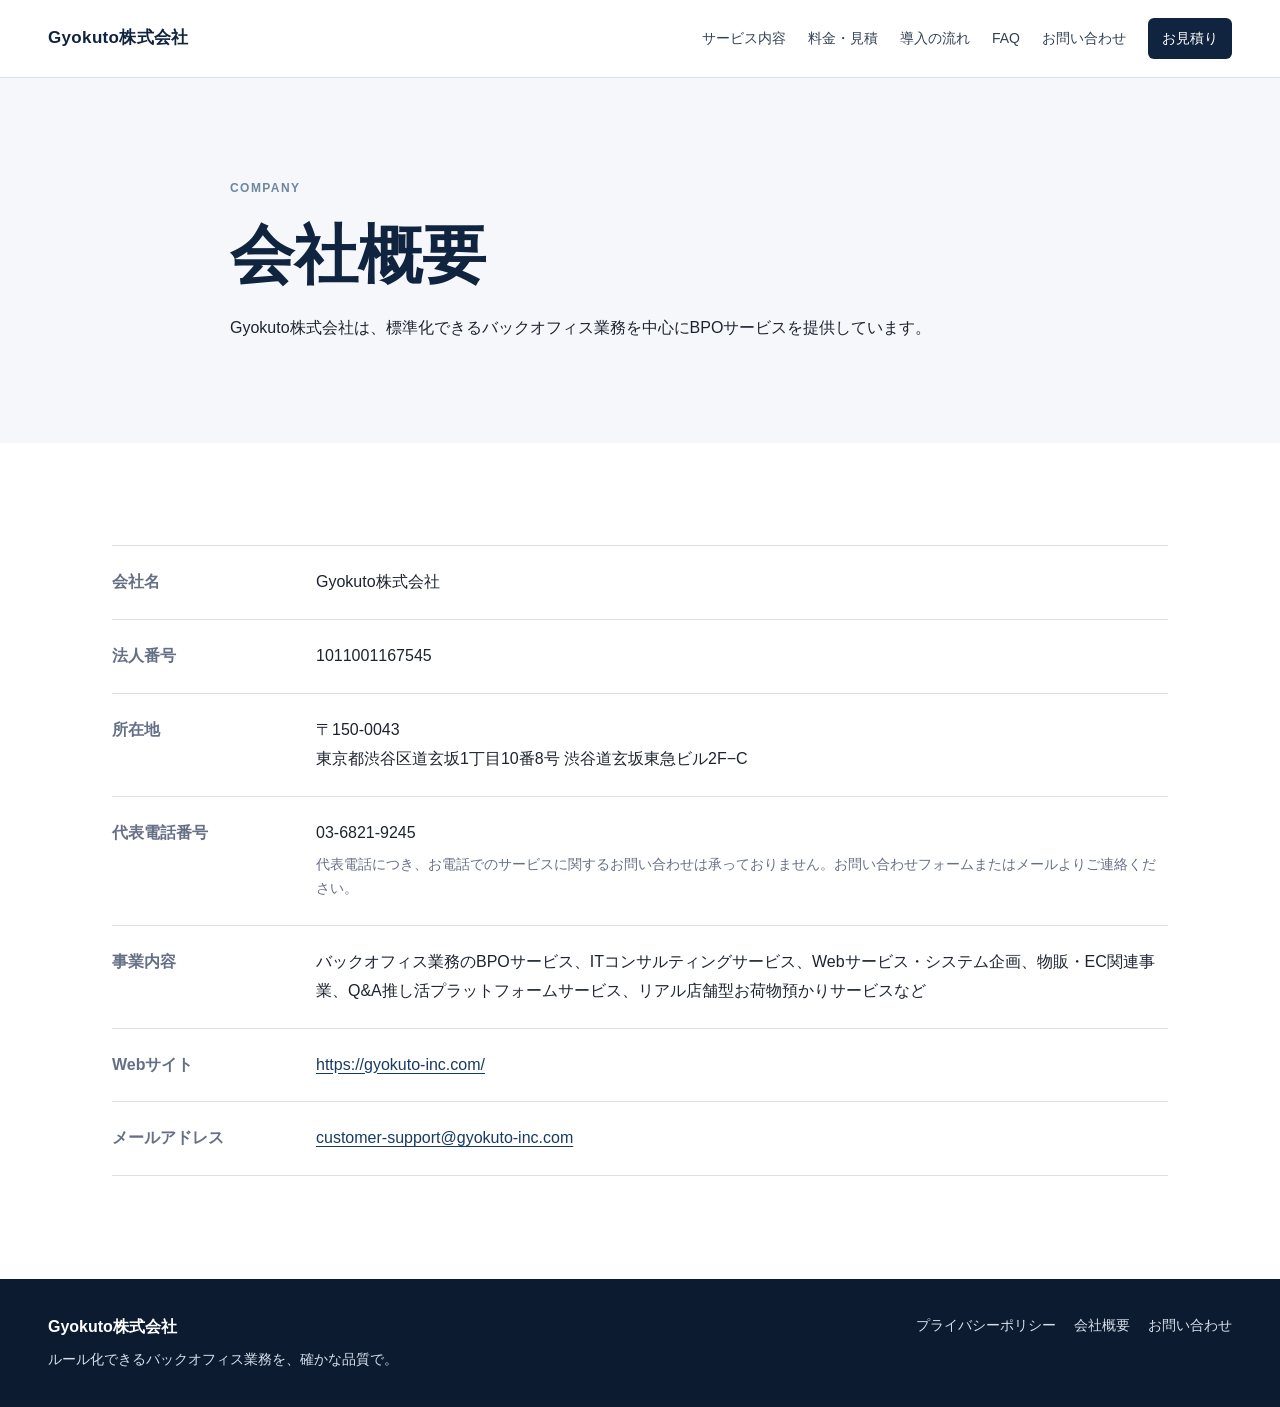
==== company.html @ 4388497c "Add files via upload" ====
<!doctype html>
<html lang="ja">
<head>
  <meta charset="utf-8">
  <meta name="viewport" content="width=device-width, initial-scale=1">
  <title>会社概要 | Gyokuto株式会社</title>
  <meta name="description" content="Gyokuto株式会社の会社概要。バックオフィス業務のBPOサービスを提供しています。">
  <meta property="og:type" content="website">
  <meta property="og:title" content="会社概要 | Gyokuto株式会社">
  <meta property="og:description" content="Gyokuto株式会社の会社概要をご案内します。">
  <meta property="og:url" content="https://bpo.gyokuto-inc.com/company.html">
  <link rel="canonical" href="https://bpo.gyokuto-inc.com/company.html">
  <link rel="stylesheet" href="assets/css/styles.css">
</head>
<body>
  <header class="site-header">
    <a class="brand" href="home.html"><span class="brand-text">Gyokuto株式会社</span></a>
    <button class="nav-toggle" type="button" aria-expanded="false" aria-controls="global-nav">Menu</button>
    <nav class="global-nav" id="global-nav"><a href="services.html">サービス内容</a><a href="pricing.html">料金・見積</a><a href="flow.html">導入の流れ</a><a href="faq.html">FAQ</a><a href="contact.html">お問い合わせ</a><a class="nav-cta" href="estimate.html">お見積り</a></nav>
  </header>
  <main>
    <section class="page-hero">
      <p class="eyebrow">Company</p>
      <h1>会社概要</h1>
      <p>Gyokuto株式会社は、標準化できるバックオフィス業務を中心にBPOサービスを提供しています。</p>
    </section>
    <section class="section">
      <dl class="company-table">
        <div><dt>会社名</dt><dd>Gyokuto株式会社</dd></div>
        <div><dt>法人番号</dt><dd>1011001167545</dd></div>
        <div><dt>所在地</dt><dd>〒150-0043<br>東京都渋谷区道玄坂1丁目10番8号 渋谷道玄坂東急ビル2F−C</dd></div>
        <div><dt>代表電話番号</dt><dd>03-6821-9245<br><span class="table-note">代表電話につき、お電話でのサービスに関するお問い合わせは承っておりません。お問い合わせフォームまたはメールよりご連絡ください。</span></dd></div>
        <div><dt>事業内容</dt><dd>バックオフィス業務のBPOサービス、ITコンサルティングサービス、Webサービス・システム企画、物販・EC関連事業、Q&amp;A推し活プラットフォームサービス、リアル店舗型お荷物預かりサービスなど</dd></div>
        <div><dt>Webサイト</dt><dd><a href="https://gyokuto-inc.com/" target="_blank" rel="noopener">https://gyokuto-inc.com/</a></dd></div>
        <div><dt>メールアドレス</dt><dd><a href="mailto:customer-support@gyokuto-inc.com">customer-support@gyokuto-inc.com</a></dd></div>
      </dl>
    </section>
  </main>
  <footer class="site-footer"><div><strong>Gyokuto株式会社</strong><p>ルール化できるバックオフィス業務を、確かな品質で。</p></div><nav><a href="privacy.html">プライバシーポリシー</a><a href="company.html">会社概要</a><a href="contact.html">お問い合わせ</a></nav></footer>
  <script src="assets/js/main.js"></script>
</body>
</html>
---- assets/css/styles.css ----
:root {
  --navy: #10233f;
  --navy-2: #183a63;
  --ink: #1d2430;
  --muted: #667085;
  --line: #d9e0e8;
  --soft: #f5f7fa;
  --white: #ffffff;
  --accent: #6d879f;
  --max: 1120px;
}

* {
  box-sizing: border-box;
}

body {
  margin: 0;
  color: var(--ink);
  background: var(--white);
  font-family: -apple-system, BlinkMacSystemFont, "Segoe UI", "Noto Sans JP", sans-serif;
  line-height: 1.8;
}

img {
  display: block;
  max-width: 100%;
}

a {
  color: inherit;
  text-decoration: none;
}

.site-header {
  position: sticky;
  top: 0;
  z-index: 10;
  display: flex;
  align-items: center;
  justify-content: space-between;
  gap: 24px;
  padding: 18px clamp(20px, 4vw, 48px);
  background: rgba(255, 255, 255, 0.94);
  border-bottom: 1px solid var(--line);
  backdrop-filter: blur(14px);
}

.brand {
  display: inline-flex;
  align-items: center;
  gap: 12px;
  font-weight: 700;
  color: var(--navy);
  white-space: nowrap;
}

.brand-text {
  display: inline-block;
  padding: 2px 0;
  color: var(--navy);
  font-size: 17px;
  letter-spacing: 0.02em;
}

.global-nav {
  display: flex;
  align-items: center;
  gap: 22px;
  color: #334155;
  font-size: 14px;
}

.global-nav a {
  padding: 7px 0;
}

.global-nav a:hover,
.global-nav a[aria-current="page"] {
  color: var(--navy);
}

.nav-cta {
  padding: 8px 14px !important;
  color: var(--white) !important;
  background: var(--navy);
  border-radius: 6px;
}

.nav-toggle {
  display: none;
  padding: 8px 11px;
  color: var(--navy);
  background: var(--white);
  border: 1px solid var(--line);
  border-radius: 6px;
  font: inherit;
}

.hero {
  display: grid;
  grid-template-columns: minmax(0, 0.92fr) minmax(360px, 1.08fr);
  align-items: stretch;
  max-width: 1280px;
  min-height: 680px;
  margin: 0 auto;
  padding: clamp(40px, 6vw, 72px) clamp(20px, 5vw, 64px);
  gap: clamp(28px, 4vw, 56px);
}

.hero-copy {
  display: flex;
  flex-direction: column;
  justify-content: center;
}

.eyebrow {
  margin: 0 0 12px;
  color: var(--accent);
  font-size: 12px;
  font-weight: 700;
  letter-spacing: 0.12em;
  text-transform: uppercase;
}

h1,
h2,
h3,
p {
  overflow-wrap: anywhere;
}

h1,
h2,
h3 {
  margin: 0;
  color: var(--navy);
  line-height: 1.35;
  letter-spacing: 0;
}

h1 {
  font-size: clamp(38px, 5vw, 64px);
  font-weight: 760;
}

h2 {
  font-size: clamp(26px, 3vw, 38px);
  font-weight: 720;
}

h3 {
  font-size: 18px;
}

p {
  margin: 16px 0 0;
}

.lead {
  max-width: 650px;
  color: #445064;
  font-size: clamp(17px, 1.7vw, 20px);
}

.hero-actions {
  display: flex;
  flex-wrap: wrap;
  gap: 12px;
  margin-top: 34px;
}

.button {
  display: inline-flex;
  align-items: center;
  justify-content: center;
  min-height: 46px;
  padding: 11px 20px;
  border: 1px solid transparent;
  border-radius: 6px;
  font-weight: 700;
  line-height: 1.3;
}

.button.primary {
  color: var(--white);
  background: var(--navy);
}

.button.secondary {
  color: var(--navy);
  background: var(--white);
  border-color: var(--line);
}

.button.light {
  color: var(--navy);
  background: var(--white);
}

.hero-media {
  min-height: 440px;
  overflow: hidden;
  border-radius: 8px;
  background: var(--soft);
  box-shadow: 0 24px 70px rgba(16, 35, 63, 0.13);
}

.hero-media img {
  width: 100%;
  height: 100%;
  object-fit: cover;
}

.section {
  max-width: var(--max);
  margin: 0 auto;
  padding: clamp(64px, 8vw, 104px) clamp(20px, 4vw, 32px);
}

.intro-section {
  border-top: 1px solid var(--line);
}

.section-heading {
  max-width: 760px;
  margin-bottom: 34px;
}

.wide-text {
  max-width: 860px;
  color: #48566b;
  font-size: 18px;
}

.split-section {
  display: grid;
  grid-template-columns: minmax(0, 0.85fr) minmax(0, 1.15fr);
  gap: clamp(30px, 5vw, 72px);
  align-items: start;
}

.service-grid,
.item-grid,
.reason-list {
  display: grid;
  gap: 16px;
}

.service-grid {
  grid-template-columns: repeat(2, minmax(0, 1fr));
}

.service-card,
.item-grid > div,
.reason-list article,
.timeline article,
.contact-side {
  padding: 24px;
  background: var(--white);
  border: 1px solid var(--line);
  border-radius: 8px;
}

.service-card p,
.item-grid p,
.reason-list p,
.timeline p {
  color: #526074;
}

.reason-section,
.page-hero {
  background: var(--soft);
}

.reason-section {
  max-width: none;
}

.reason-section > * {
  max-width: var(--max);
  margin-left: auto;
  margin-right: auto;
}

.reason-list {
  grid-template-columns: repeat(4, minmax(0, 1fr));
}

.reason-list span,
.timeline span {
  display: inline-block;
  margin-bottom: 14px;
  color: var(--accent);
  font-weight: 800;
  font-size: 13px;
}

.cta-band {
  display: flex;
  align-items: center;
  justify-content: space-between;
  gap: 28px;
  max-width: none;
  padding-left: max(20px, calc((100vw - var(--max)) / 2 + 32px));
  padding-right: max(20px, calc((100vw - var(--max)) / 2 + 32px));
  color: var(--white);
  background: var(--navy);
}

.cta-band h2,
.cta-band p,
.cta-band .eyebrow {
  color: var(--white);
}

.page-hero {
  padding: clamp(64px, 8vw, 100px) clamp(20px, 4vw, 32px);
}

.page-hero > * {
  max-width: var(--max);
  margin-left: auto;
  margin-right: auto;
}

.page-hero h1,
.page-hero p {
  max-width: 820px;
}

.item-grid {
  grid-template-columns: repeat(3, minmax(0, 1fr));
}

.check-list {
  display: grid;
  gap: 12px;
  margin: 0;
  padding: 0;
  list-style: none;
}

.check-list li {
  padding: 15px 18px;
  border-left: 3px solid var(--navy-2);
  background: var(--soft);
}

.check-list.compact li {
  padding: 12px 14px;
  font-size: 14px;
}

.check-list.muted li {
  border-left-color: #98a2b3;
}

.timeline {
  display: grid;
  gap: 18px;
}

.timeline article {
  display: grid;
  grid-template-columns: 58px minmax(0, 0.8fr) minmax(0, 1.2fr);
  gap: 22px;
  align-items: start;
}

.timeline h2 {
  font-size: 21px;
}

.faq-list {
  display: grid;
  gap: 14px;
}

details {
  padding: 20px 22px;
  border: 1px solid var(--line);
  border-radius: 8px;
  background: var(--white);
}

summary {
  cursor: pointer;
  color: var(--navy);
  font-weight: 700;
}

.company-table {
  margin: 0;
  border-top: 1px solid var(--line);
}

.company-table div {
  display: grid;
  grid-template-columns: 180px minmax(0, 1fr);
  gap: 24px;
  padding: 22px 0;
  border-bottom: 1px solid var(--line);
}

.company-table dt {
  color: var(--muted);
  font-weight: 700;
}

.company-table dd {
  margin: 0;
}

.table-note {
  display: inline-block;
  margin-top: 6px;
  color: var(--muted);
  font-size: 14px;
  line-height: 1.7;
}

.company-table a,
.policy a,
.mail-link {
  color: var(--navy-2);
  text-decoration: underline;
  text-underline-offset: 3px;
}

.contact-layout {
  display: grid;
  grid-template-columns: minmax(0, 1.2fr) minmax(280px, 0.8fr);
  gap: clamp(28px, 5vw, 64px);
  align-items: start;
}

.contact-form {
  display: grid;
  gap: 18px;
}

.contact-form label {
  display: grid;
  gap: 8px;
  color: var(--navy);
  font-weight: 700;
}

input,
textarea {
  width: 100%;
  padding: 13px 14px;
  color: var(--ink);
  border: 1px solid var(--line);
  border-radius: 6px;
  font: inherit;
}

input:focus,
textarea:focus {
  border-color: var(--navy-2);
  outline: 3px solid rgba(24, 58, 99, 0.12);
}

.form-note {
  margin-top: 0;
  color: var(--muted);
  font-size: 14px;
}

.contact-small {
  color: var(--muted);
  font-size: 14px;
}

.policy {
  max-width: 860px;
}

.policy h2 {
  margin-top: 34px;
  font-size: 24px;
}

.policy h2:first-child {
  margin-top: 0;
}

.site-footer {
  display: flex;
  justify-content: space-between;
  gap: 24px;
  padding: 34px clamp(20px, 4vw, 48px);
  color: #d8e0eb;
  background: #0c1b30;
}

.site-footer strong {
  color: var(--white);
}

.site-footer p {
  margin-top: 6px;
  font-size: 14px;
}

.site-footer nav {
  display: flex;
  flex-wrap: wrap;
  gap: 18px;
  align-items: flex-start;
  font-size: 14px;
}

@media (max-width: 900px) {
  .nav-toggle {
    display: inline-flex;
  }

  .global-nav {
    position: absolute;
    top: 70px;
    right: 20px;
    left: 20px;
    display: none;
    flex-direction: column;
    align-items: stretch;
    padding: 18px;
    background: var(--white);
    border: 1px solid var(--line);
    border-radius: 8px;
    box-shadow: 0 18px 40px rgba(16, 35, 63, 0.14);
  }

  .global-nav.is-open {
    display: flex;
  }

  .hero,
  .split-section,
  .contact-layout {
    grid-template-columns: 1fr;
  }

  .hero {
    min-height: 0;
  }

  .hero-media {
    min-height: 340px;
  }

  .reason-list,
  .item-grid {
    grid-template-columns: repeat(2, minmax(0, 1fr));
  }

  .timeline article {
    grid-template-columns: 48px minmax(0, 1fr);
  }

  .timeline p {
    grid-column: 2;
    margin-top: 0;
  }
}

@media (max-width: 640px) {
  .site-header {
    padding: 14px 18px;
  }

  .brand {
    font-size: 14px;
  }

  .hero {
    padding-top: 34px;
  }

  h1 {
    font-size: 34px;
  }

  .hero-actions,
  .cta-band,
  .site-footer {
    align-items: stretch;
    flex-direction: column;
  }

  .button {
    width: 100%;
  }

  .hero-media {
    min-height: 250px;
  }

  .service-grid,
  .reason-list,
  .item-grid {
    grid-template-columns: 1fr;
  }

  .company-table div {
    grid-template-columns: 1fr;
    gap: 8px;
  }
}
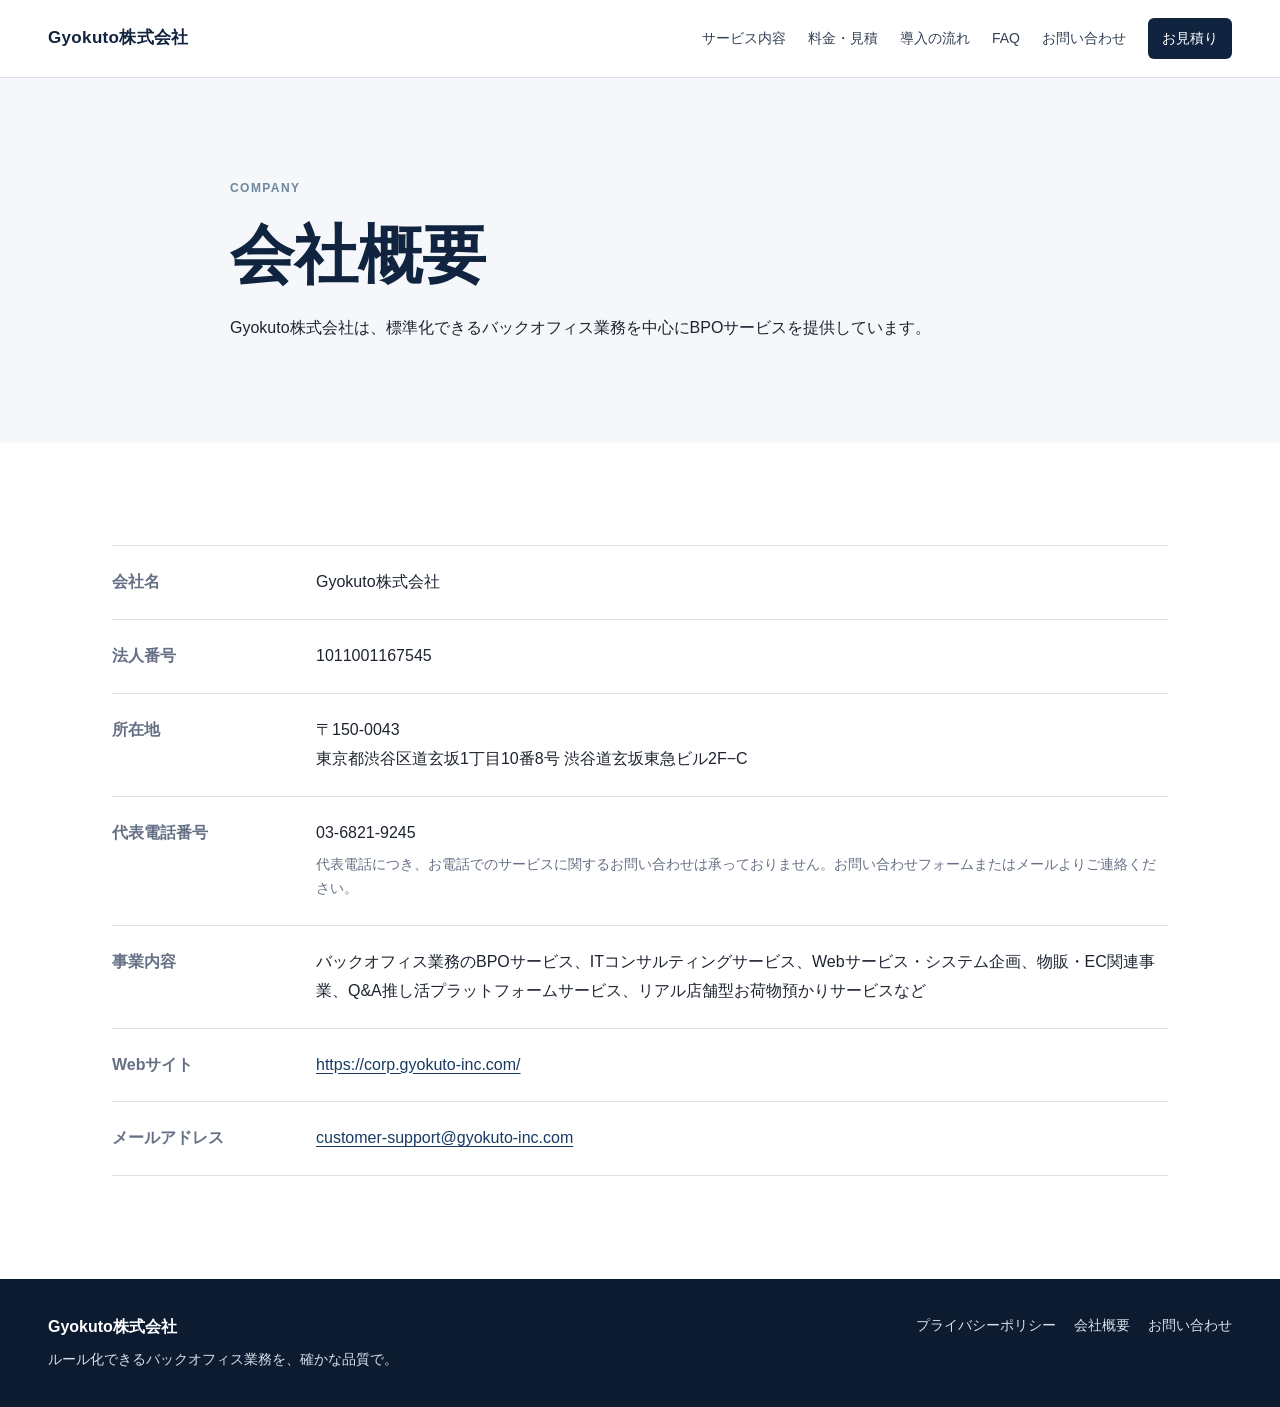
==== commit 3271a8b1: "Add files via upload" ====
--- a/company.html
+++ b/company.html
@@ -31,7 +31,7 @@
         <div><dt>所在地</dt><dd>〒150-0043<br>東京都渋谷区道玄坂1丁目10番8号 渋谷道玄坂東急ビル2F−C</dd></div>
         <div><dt>代表電話番号</dt><dd>03-6821-9245<br><span class="table-note">代表電話につき、お電話でのサービスに関するお問い合わせは承っておりません。お問い合わせフォームまたはメールよりご連絡ください。</span></dd></div>
         <div><dt>事業内容</dt><dd>バックオフィス業務のBPOサービス、ITコンサルティングサービス、Webサービス・システム企画、物販・EC関連事業、Q&amp;A推し活プラットフォームサービス、リアル店舗型お荷物預かりサービスなど</dd></div>
-        <div><dt>Webサイト</dt><dd><a href="https://gyokuto-inc.com/" target="_blank" rel="noopener">https://gyokuto-inc.com/</a></dd></div>
+        <div><dt>Webサイト</dt><dd><a href="https://corp.gyokuto-inc.com/" target="_blank" rel="noopener">https://corp.gyokuto-inc.com/</a></dd></div>
         <div><dt>メールアドレス</dt><dd><a href="mailto:customer-support@gyokuto-inc.com">customer-support@gyokuto-inc.com</a></dd></div>
       </dl>
     </section>
